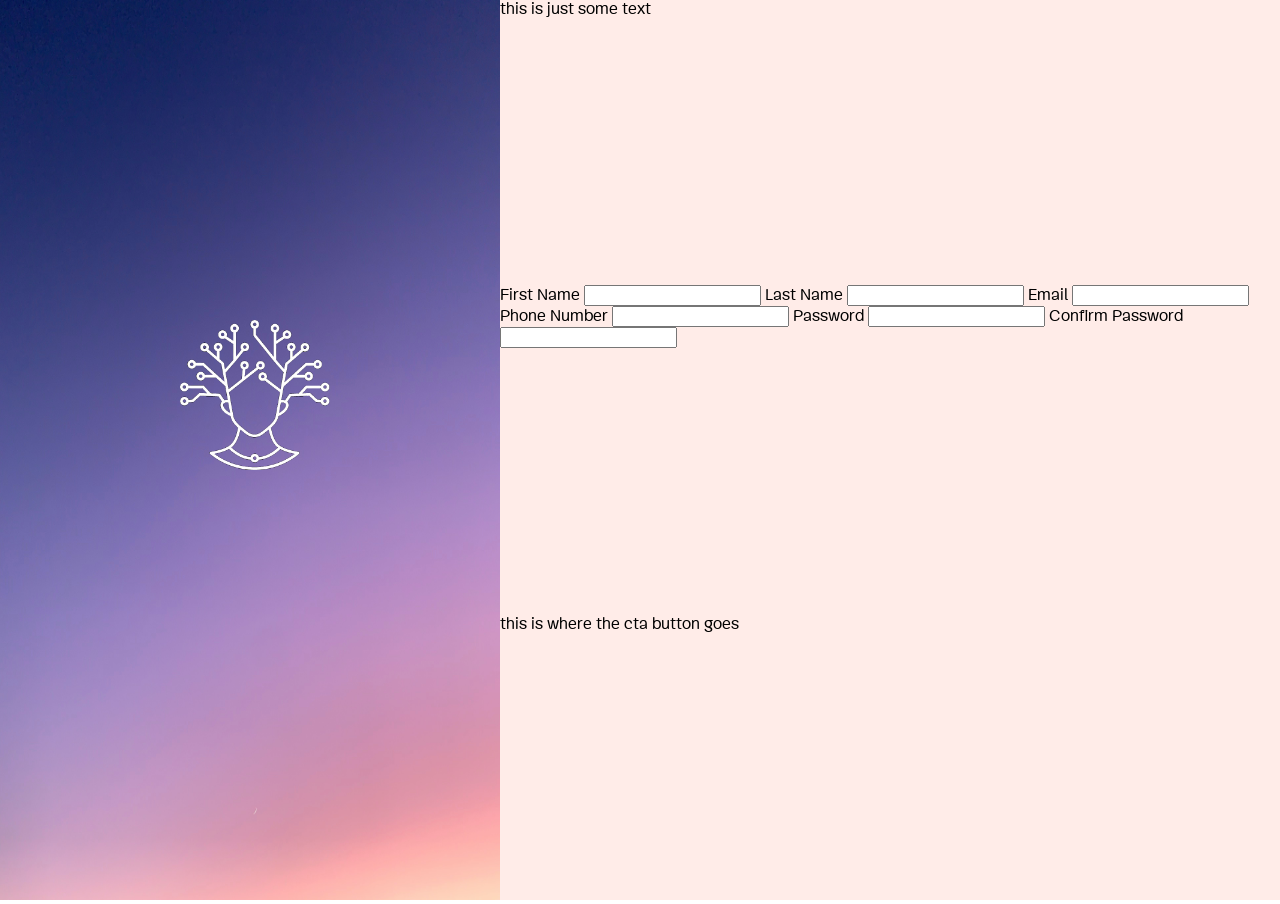
==== index.html @ 9e4b256e "Add basic layout for sign up form" ====
<!DOCTYPE html>
<html lang="en">
<head>
    <meta charset="UTF-8">
    <meta name="viewport" content="width=device-width, initial-scale=1.0">
    <title>Sign Up Form</title>
    <link rel="stylesheet" href="styles.css">
</head>
<body>
    <div class="left-side">
        <img src="images/background.jpg" alt="login-backdrop" class="backdrop">
        <img src="images/logo.png" alt="logo" class="logo">
    </div>

    <div class="right-side">
        <div class="hero">
            this is just some text
        </div>

        <div class="sign-up">
            <form action="" method="post">
                <label for="first_name">First Name</label>
                <input type="text" id="first_name">

                <label for="last">Last Name</label>
                <input type="text" id="last">
                
                <label for="email">Email</label>
                <input type="email" id="email">

                <label for="tel">Phone Number</label>
                <input type="tel" id="tel">

                <label for="password">Password</label>
                <input type="password" id="password">

                <label for="password-confirm">Confirm Password</label>
                <input type="password" id="password-confirm">
            </form>
        </div>

        <div class="cta">
            this is where the cta button goes
        </div>
    </div>
</body>
</html>
---- styles.css ----
/* * {border: 2px solid black;} */

body {
    margin: 0;
    padding: 0;
    height: 100vh;
    overflow: hidden;
    display: flex;
    font-family: main-font;

}

@font-face {
    font-family: 'main-font';
    src: url('/fonts/webfontkit-20240126-105227/mija_w03_regular-webfont.woff2') format('woff2'),
         url('/fonts/webfontkit-20240126-105227/mija_w03_regular-webfont.woff') format('woff');
    font-weight: normal;
    font-style: normal;

}

.right-side {
    display: flex;
    flex-direction: column;
    flex-grow: 1;
    background-color: rgb(255, 236, 232);
}

div.hero {
    flex-grow: 1;
}

div.sign-up {
    flex-grow: 1;
}

div.cta {
    flex-grow: 1;
}

.left-side {
    position: relative;
}

img.backdrop {
    height: 100vh;
    width: 500px;
    position: relative;
}

.logo {
    width: 150px;
    position: absolute;
    top: 320px;
    left: 180px;
}
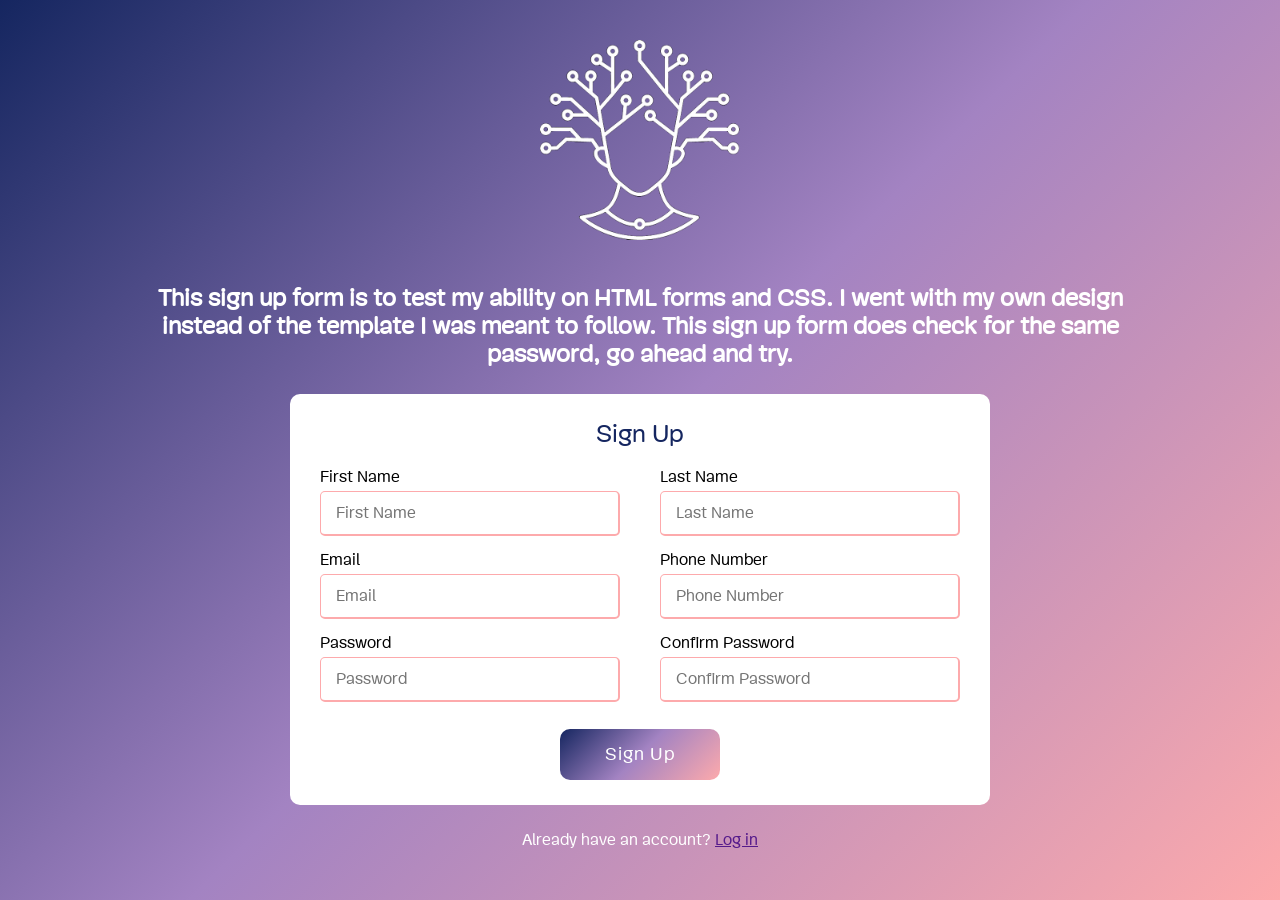
==== commit 0fd11c9d: "Finish sign up page and styling" ====
--- a/index.html
+++ b/index.html
@@ -8,40 +8,57 @@
 </head>
 <body>
     <div class="left-side">
-        <img src="images/background.jpg" alt="login-backdrop" class="backdrop">
         <img src="images/logo.png" alt="logo" class="logo">
     </div>
 
-    <div class="right-side">
         <div class="hero">
-            this is just some text
+            <h2>This sign up form is to test my ability on HTML forms and CSS. I went with my own design instead of the 
+                template I was meant to follow. This sign up form does check for the same password, go ahead and try.
+            </h2>
         </div>
 
-        <div class="sign-up">
-            <form action="" method="post">
-                <label for="first_name">First Name</label>
-                <input type="text" id="first_name">
-
-                <label for="last">Last Name</label>
-                <input type="text" id="last">
-                
-                <label for="email">Email</label>
-                <input type="email" id="email">
-
-                <label for="tel">Phone Number</label>
-                <input type="tel" id="tel">
-
-                <label for="password">Password</label>
-                <input type="password" id="password">
-
-                <label for="password-confirm">Confirm Password</label>
-                <input type="password" id="password-confirm">
-            </form>
+        <div class="big-container">
+            <div class="small-container">
+                <div class="title">Sign Up</div>
+                    <form action="#"  class="sign-up-form">
+                        <div class="user-details">
+                        <div class="input-box">
+                            <label for="first_name" class="details">First Name</label>
+                            <input type="text" id="first_name" placeholder="First Name" required>
+                        </div>
+                        <div class="input-box">
+                            <label for="last" class="details">Last Name</label>
+                            <input type="text" id="last" placeholder="Last Name" required>
+                        </div>
+            
+                        <div class="input-box">
+                            <label for="email" class="details">Email</label>
+                            <input type="email" id="email" placeholder="Email" required>
+                        </div>
+                        <div class="input-box">
+                            <label for="tel" class="details">Phone Number</label>
+                            <input type="tel" id="tel" placeholder="Phone Number" required>
+                        </div>
+                        <div class="input-box">
+                            <label for="password" class="details">Password</label>
+                            <input type="password" id="password" placeholder="Password" required>
+                        </div>
+                        <div class="input-box">
+                            <label for="password-confirm" class="details">Confirm Password</label>
+                            <input type="password" id="password-confirm" placeholder="Confirm Password" required>
+                        </div>
+                        </div>
+                        <div class="button">
+                            <input type="submit" value="Sign Up" id="sign-up-button">
+                        </div>
+                    </form>
+            </div>
         </div>
 
-        <div class="cta">
-            this is where the cta button goes
+        <div class="log-in">
+            Already have an account? <a href="" class="log-in-link">Log in</a>
         </div>
-    </div>
+
+        <script src="app.js"></script>
 </body>
 </html>
--- a/styles.css
+++ b/styles.css
@@ -1,4 +1,9 @@
-/* * {border: 2px solid black;} */
+* {
+    margin: 0;
+    padding: 0;
+    box-sizing: border-box;
+    font-family: main-font;
+}
 
 body {
     margin: 0;
@@ -6,8 +11,9 @@
     height: 100vh;
     overflow: hidden;
     display: flex;
-    font-family: main-font;
-
+    flex-direction: column;
+    align-items: center;
+    background: linear-gradient(135deg, #152660, #a383c2, #fdaaac);
 }
 
 @font-face {
@@ -19,38 +25,105 @@
 
 }
 
-.right-side {
-    display: flex;
-    flex-direction: column;
-    flex-grow: 1;
-    background-color: rgb(255, 236, 232);
+
+input {
+    appearance: none;
 }
 
 div.hero {
+    color: white;
+    max-width: 1000px;
+    text-align: center;
+}
+
+div.big-container {
+    display: flex;
+    justify-content: center;
+    align-items: center;
     flex-grow: 1;
 }
 
-div.sign-up {
-    flex-grow: 1;
+div.small-container{
+    max-width: 700px;
+    width: 100%;
+    background-color: white;
+    padding: 25px 30px;
+    border-radius: 10px;
 }
 
-div.cta {
-    flex-grow: 1;
+.small-container .title{
+    font-size: 25px;
+    font-weight: 500;
+    text-align: center;
+    color: #152660;
 }
 
-.left-side {
-    position: relative;
+.small-container form .user-details{
+    display: flex;
+    flex-wrap: wrap;
+    justify-content: space-between;
+    margin: 20px 0 12px 0;
 }
 
-img.backdrop {
-    height: 100vh;
-    width: 500px;
-    position: relative;
+form .user-details .input-box{
+    margin-bottom: 15px;
+    width: calc(100% / 2 - 20px);
 }
 
-.logo {
-    width: 150px;
-    position: absolute;
-    top: 320px;
-    left: 180px;
-}+.user-details .input-box .details {
+    display: block;
+    font-weight: 500;
+    margin-bottom: 5px;
+}
+
+.user-details .input-box input{
+    height: 45px;
+    width: 100%;
+    outline: none;
+    border-radius: 5px;
+    border: 1px solid #fdaaac;
+    padding-left: 15px;
+    font-size: 16px;
+    border-bottom-width: 2px;
+    border-right-width: 2px;
+    transition: all 0.3s ease;
+}
+
+.user-details .input-box input:focus,
+.user-details .input-box input:valid{
+    border-color: #152660;
+}
+
+.button{
+    display: flex;
+    justify-content: center;
+}
+
+form .button input{
+    height: 100%;
+    width: 25%;
+    outline: none;
+    color: white;
+    border: none;
+    font-size: 18px;
+    font-weight: 500;
+    border-radius: 10px;
+    letter-spacing: 1px;
+    background: linear-gradient(135deg, #152660, #a383c2, #fdaaac);
+    padding: 15px;
+}
+
+form .button input:hover{
+    background: linear-gradient(-135deg, #152660, #a383c2, #fdaaac);
+}
+
+div.log-in {
+    flex-grow: 1;
+    color: white;
+}
+
+
+img.logo {
+    width: 200px;
+    margin: 40px 0px;
+}
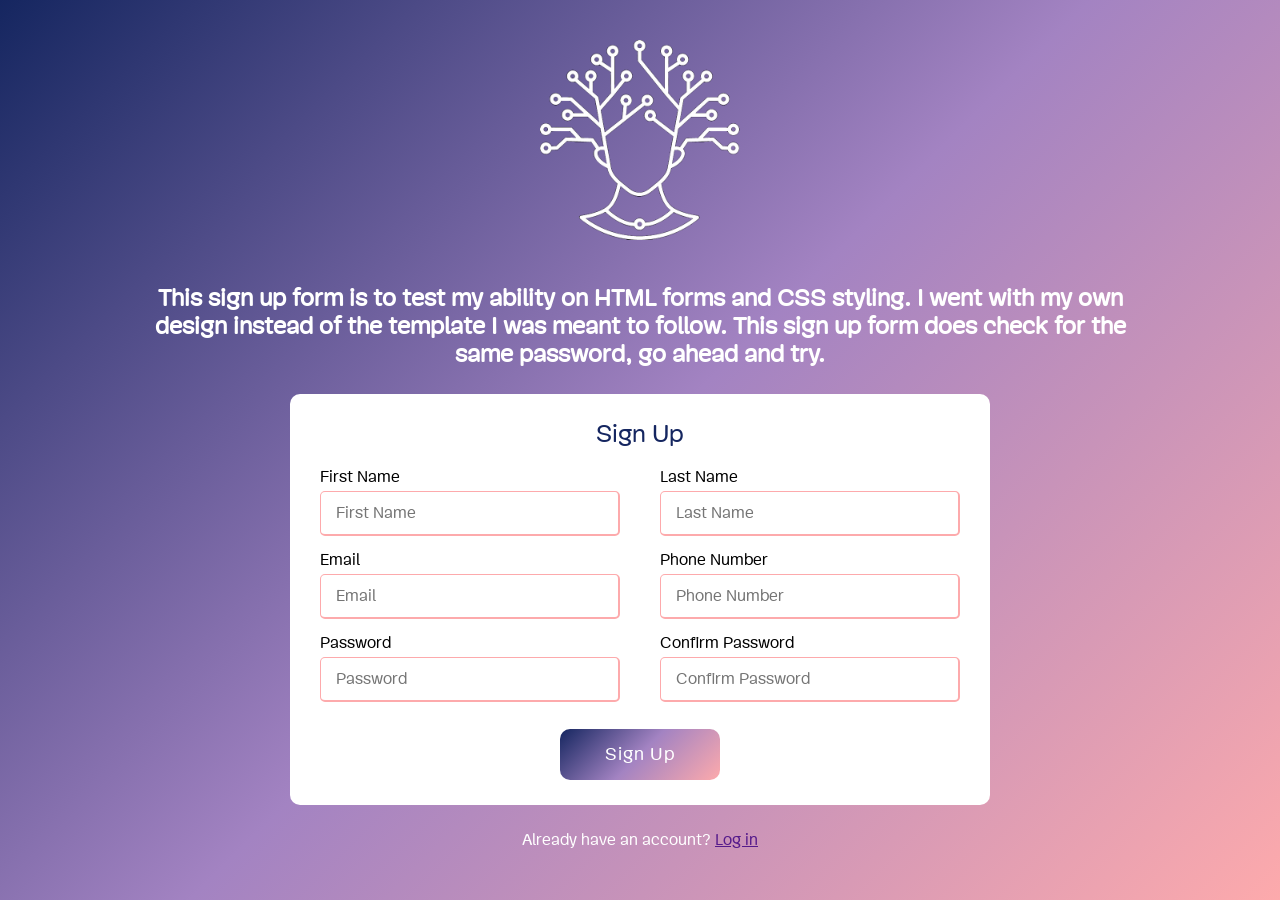
==== commit 1bdcf33c: "Add logic for confirming password" ====
--- a/index.html
+++ b/index.html
@@ -12,7 +12,7 @@
     </div>
 
         <div class="hero">
-            <h2>This sign up form is to test my ability on HTML forms and CSS. I went with my own design instead of the 
+            <h2>This sign up form is to test my ability on HTML forms and CSS styling. I went with my own design instead of the 
                 template I was meant to follow. This sign up form does check for the same password, go ahead and try.
             </h2>
         </div>
@@ -20,7 +20,7 @@
         <div class="big-container">
             <div class="small-container">
                 <div class="title">Sign Up</div>
-                    <form action="#"  class="sign-up-form">
+                    <form action="#" class="sign-up-form">
                         <div class="user-details">
                         <div class="input-box">
                             <label for="first_name" class="details">First Name</label>
--- a/styles.css
+++ b/styles.css
@@ -9,7 +9,6 @@
     margin: 0;
     padding: 0;
     height: 100vh;
-    overflow: hidden;
     display: flex;
     flex-direction: column;
     align-items: center;
@@ -113,6 +112,13 @@
     padding: 15px;
 }
 
+.user-details .input-box .error-message {
+    color: red;
+    font-size: 14px;
+    margin-top: 5px;
+}
+
+
 form .button input:hover{
     background: linear-gradient(-135deg, #152660, #a383c2, #fdaaac);
 }
